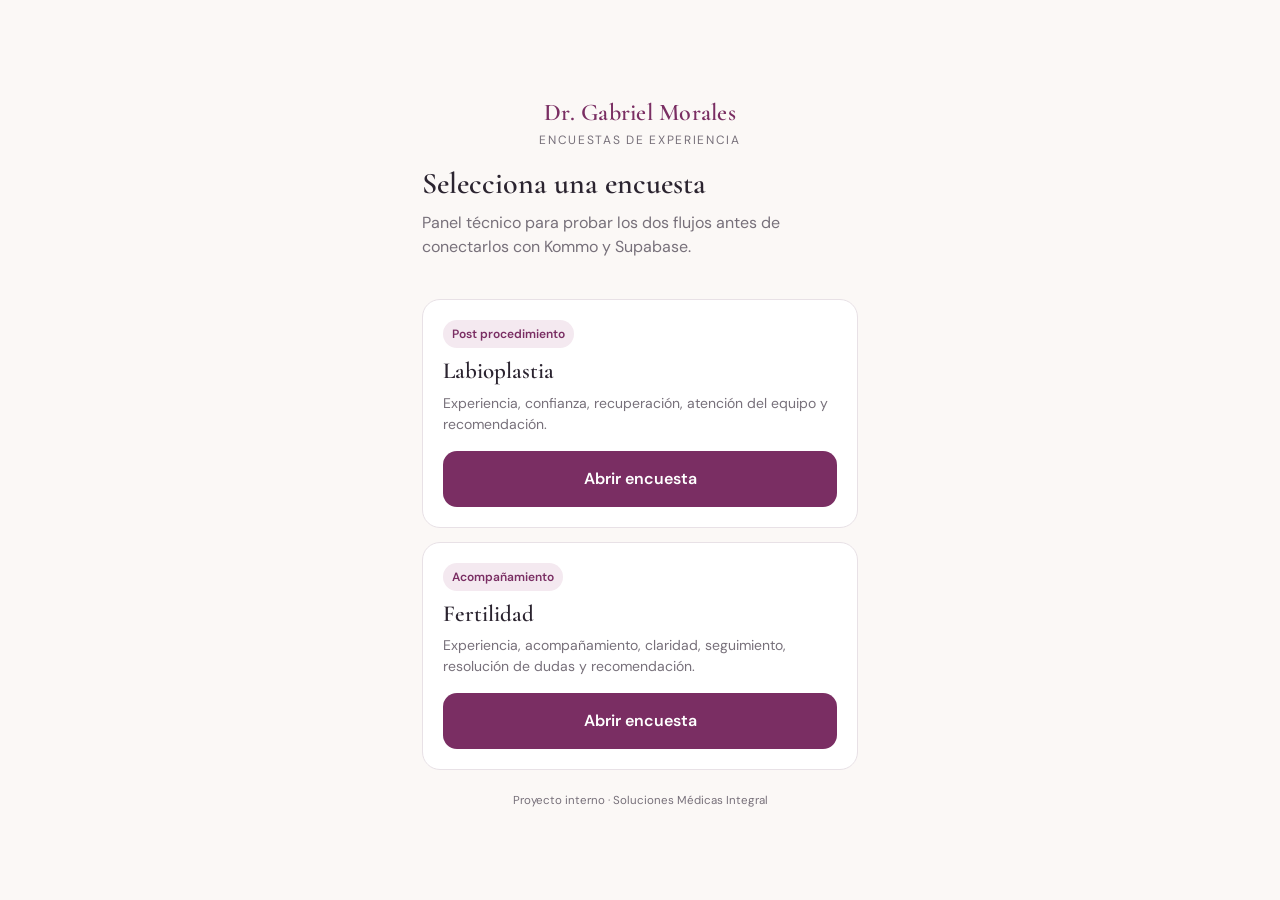
==== index.html @ 9807622f "Agrega inicio del proyecto" ====
<!doctype html>
<html lang="es">
<head>
<meta charset="utf-8">
<meta name="viewport" content="width=device-width, initial-scale=1, viewport-fit=cover">
<title>Encuestas · Dr. Gabriel Morales</title>
<link rel="preconnect" href="https://fonts.googleapis.com">
<link href="https://fonts.googleapis.com/css2?family=Cormorant+Garamond:wght@500;600&family=DM+Sans:wght@400;500;600&display=swap" rel="stylesheet">
<link rel="stylesheet" href="styles.css">
</head>
<body>
<main class="app home">
  <header>
    <div class="marca">Dr. Gabriel Morales</div>
    <div class="espec">Encuestas de experiencia</div>
  </header>
  <h1>Selecciona una encuesta</h1>
  <p class="intro">Panel técnico para probar los dos flujos antes de conectarlos con Kommo y Supabase.</p>

  <section class="home-card">
    <span class="badge">Post procedimiento</span>
    <h2>Labioplastia</h2>
    <p>Experiencia, confianza, recuperación, atención del equipo y recomendación.</p>
    <a class="btn" href="labioplastia.html?n=Prueba&lead=123">Abrir encuesta</a>
  </section>

  <section class="home-card">
    <span class="badge">Acompañamiento</span>
    <h2>Fertilidad</h2>
    <p>Experiencia, acompañamiento, claridad, seguimiento, resolución de dudas y recomendación.</p>
    <a class="btn" href="fertilidad.html?n=Prueba&lead=456">Abrir encuesta</a>
  </section>

  <footer>Proyecto interno · Soluciones Médicas Integral</footer>
</main>
</body>
</html>
---- styles.css ----
:root{
  --marca:#7a2e63;
  --marca-suave:#f4e9f0;
  --fondo:#fbf8f6;
  --tinta:#2b2430;
  --sub:#77707a;
  --linea:#e8e1e6;
  --ok:#eef7f1;
  --ok-tinta:#356345;
}
*{box-sizing:border-box;margin:0}
html,body{min-height:100%}
body{
  background:var(--fondo);
  color:var(--tinta);
  font:16px/1.5 "DM Sans",system-ui,-apple-system,"Segoe UI",sans-serif;
  -webkit-font-smoothing:antialiased;
  padding:env(safe-area-inset-top,0) 0 env(safe-area-inset-bottom,0)
}
a{color:inherit}
.app{
  max-width:480px;
  margin:0 auto;
  min-height:100vh;
  display:flex;
  flex-direction:column;
  padding:24px 22px 28px
}
header{text-align:center;padding:8px 0 18px}
.logo{max-height:56px;max-width:200px;margin:0 auto 8px;display:block}
.marca{
  font-family:"Cormorant Garamond",Georgia,serif;
  font-size:24px;
  font-weight:600;
  letter-spacing:.01em;
  color:var(--marca)
}
.espec{font-size:12px;letter-spacing:.14em;text-transform:uppercase;color:var(--sub)}
.barra{height:4px;background:var(--linea);border-radius:4px;overflow:hidden;margin:6px 0 26px}
.barra i{display:block;height:100%;width:0;background:var(--marca);transition:width .35s ease}
.paso{display:none;flex:1;animation:entra .35s ease}
.paso.activo{display:flex;flex-direction:column}
@keyframes entra{from{opacity:0;transform:translateY(8px)}to{opacity:1;transform:none}}
.num{font-size:13px;color:var(--sub);margin-bottom:6px}
h1,h2{font-family:"Cormorant Garamond",Georgia,serif;font-weight:600;line-height:1.15}
h1{font-size:30px;margin-bottom:10px}
h2{font-size:26px;margin-bottom:22px}
p.intro{color:var(--sub);margin-bottom:26px}
.estrellas{display:flex;gap:10px;justify-content:center;margin:10px 0 8px}
.estrellas button{background:none;border:0;padding:4px;cursor:pointer;font-size:42px;line-height:1;color:#d9d2d7;transition:transform .15s,color .15s}
.estrellas button.on{color:var(--marca)}
.estrellas button:active{transform:scale(.9)}
.etq{text-align:center;color:var(--sub);font-size:14px;min-height:21px}
.opciones{display:flex;flex-direction:column;gap:10px}
.opcion{
  width:100%;text-align:left;font:inherit;padding:15px 18px;border:1.5px solid var(--linea);
  border-radius:14px;background:#fff;color:var(--tinta);cursor:pointer;
  transition:border-color .15s,background .15s
}
.opcion.on{border-color:var(--marca);background:var(--marca-suave)}
.nps{display:grid;grid-template-columns:repeat(6,1fr);gap:8px}
.nps button{
  font:inherit;font-weight:600;aspect-ratio:1;border:1.5px solid var(--linea);
  border-radius:12px;background:#fff;color:var(--tinta);cursor:pointer
}
.nps button.on{background:var(--marca);border-color:var(--marca);color:#fff}
.nps-ley{display:flex;justify-content:space-between;font-size:12px;color:var(--sub);margin-top:8px}
textarea{
  width:100%;min-height:140px;font:inherit;padding:14px 16px;border:1.5px solid var(--linea);
  border-radius:14px;background:#fff;resize:vertical;color:var(--tinta)
}
textarea:focus{outline:none;border-color:var(--marca)}
.acciones{margin-top:auto;padding-top:28px;display:flex;gap:10px}
.btn{
  flex:1;font:inherit;font-weight:600;padding:16px;border-radius:14px;border:0;
  cursor:pointer;background:var(--marca);color:#fff;transition:opacity .15s;text-decoration:none;
  text-align:center
}
.btn:disabled{opacity:.35;cursor:default}
.btn.sec{flex:0 0 auto;background:transparent;color:var(--sub);padding:16px 10px}
.nota{font-size:12.5px;color:var(--sub);text-align:center;margin-top:14px}
.fin{text-align:center;justify-content:center}
.fin .corazon{font-size:44px;margin-bottom:8px}
.google{display:flex;align-items:center;justify-content:center;gap:10px;text-decoration:none;margin-top:26px}
.google svg{width:20px;height:20px;background:#fff;border-radius:50%;padding:2px}
.aviso{background:var(--marca-suave);border-radius:14px;padding:14px 16px;font-size:14.5px;margin-top:20px;text-align:left}
.estado{background:var(--ok);color:var(--ok-tinta);border-radius:14px;padding:12px 14px;font-size:13px;margin-top:18px}
footer{text-align:center;font-size:11.5px;color:var(--sub);padding-top:22px}
.home{justify-content:center}
.home-card{background:#fff;border:1px solid var(--linea);border-radius:18px;padding:20px;margin-top:14px}
.home-card h2{font-size:23px;margin-bottom:8px}
.home-card p{color:var(--sub);font-size:14px;margin-bottom:16px}
.home-card .btn{display:block}
.badge{display:inline-block;background:var(--marca-suave);color:var(--marca);padding:5px 9px;border-radius:999px;font-size:12px;font-weight:600;margin-bottom:10px}
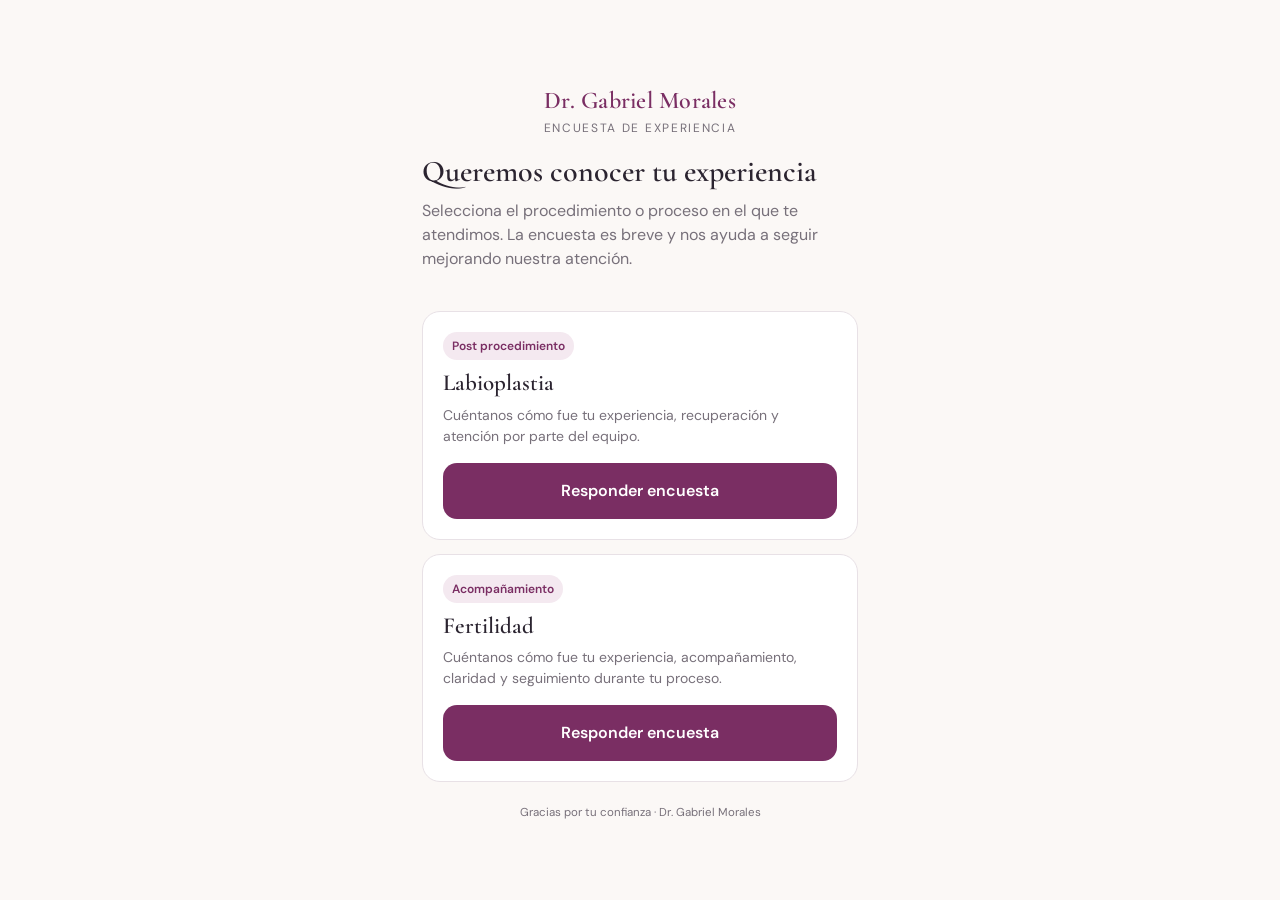
==== commit 2246a152: "Convierte portada en selector para pacientes" ====
--- a/index.html
+++ b/index.html
@@ -3,7 +3,7 @@
 <head>
 <meta charset="utf-8">
 <meta name="viewport" content="width=device-width, initial-scale=1, viewport-fit=cover">
-<title>Encuestas · Dr. Gabriel Morales</title>
+<title>Tu experiencia · Dr. Gabriel Morales</title>
 <link rel="preconnect" href="https://fonts.googleapis.com">
 <link href="https://fonts.googleapis.com/css2?family=Cormorant+Garamond:wght@500;600&family=DM+Sans:wght@400;500;600&display=swap" rel="stylesheet">
 <link rel="stylesheet" href="styles.css">
@@ -12,26 +12,40 @@
 <main class="app home">
   <header>
     <div class="marca">Dr. Gabriel Morales</div>
-    <div class="espec">Encuestas de experiencia</div>
+    <div class="espec">Encuesta de experiencia</div>
   </header>
-  <h1>Selecciona una encuesta</h1>
-  <p class="intro">Panel técnico para probar los dos flujos antes de conectarlos con Kommo y Supabase.</p>
+
+  <h1 id="titulo">Queremos conocer tu experiencia</h1>
+  <p class="intro">Selecciona el procedimiento o proceso en el que te atendimos. La encuesta es breve y nos ayuda a seguir mejorando nuestra atención.</p>
 
   <section class="home-card">
     <span class="badge">Post procedimiento</span>
     <h2>Labioplastia</h2>
-    <p>Experiencia, confianza, recuperación, atención del equipo y recomendación.</p>
-    <a class="btn" href="labioplastia.html?n=Prueba&lead=123">Abrir encuesta</a>
+    <p>Cuéntanos cómo fue tu experiencia, recuperación y atención por parte del equipo.</p>
+    <a class="btn" id="labio" href="labioplastia.html">Responder encuesta</a>
   </section>
 
   <section class="home-card">
     <span class="badge">Acompañamiento</span>
     <h2>Fertilidad</h2>
-    <p>Experiencia, acompañamiento, claridad, seguimiento, resolución de dudas y recomendación.</p>
-    <a class="btn" href="fertilidad.html?n=Prueba&lead=456">Abrir encuesta</a>
+    <p>Cuéntanos cómo fue tu experiencia, acompañamiento, claridad y seguimiento durante tu proceso.</p>
+    <a class="btn" id="fert" href="fertilidad.html">Responder encuesta</a>
   </section>
 
-  <footer>Proyecto interno · Soluciones Médicas Integral</footer>
+  <footer>Gracias por tu confianza · Dr. Gabriel Morales</footer>
 </main>
+
+<script>
+const p=new URLSearchParams(location.search);
+const n=p.get('n')||'';
+const lead=p.get('lead')||'';
+if(n) document.getElementById('titulo').textContent='Hola '+n+', queremos conocer tu experiencia';
+const qs=new URLSearchParams();
+if(n) qs.set('n',n);
+if(lead) qs.set('lead',lead);
+const suffix=qs.toString()?'?'+qs.toString():'';
+document.getElementById('labio').href='labioplastia.html'+suffix;
+document.getElementById('fert').href='fertilidad.html'+suffix;
+</script>
 </body>
-</html>
+</html>
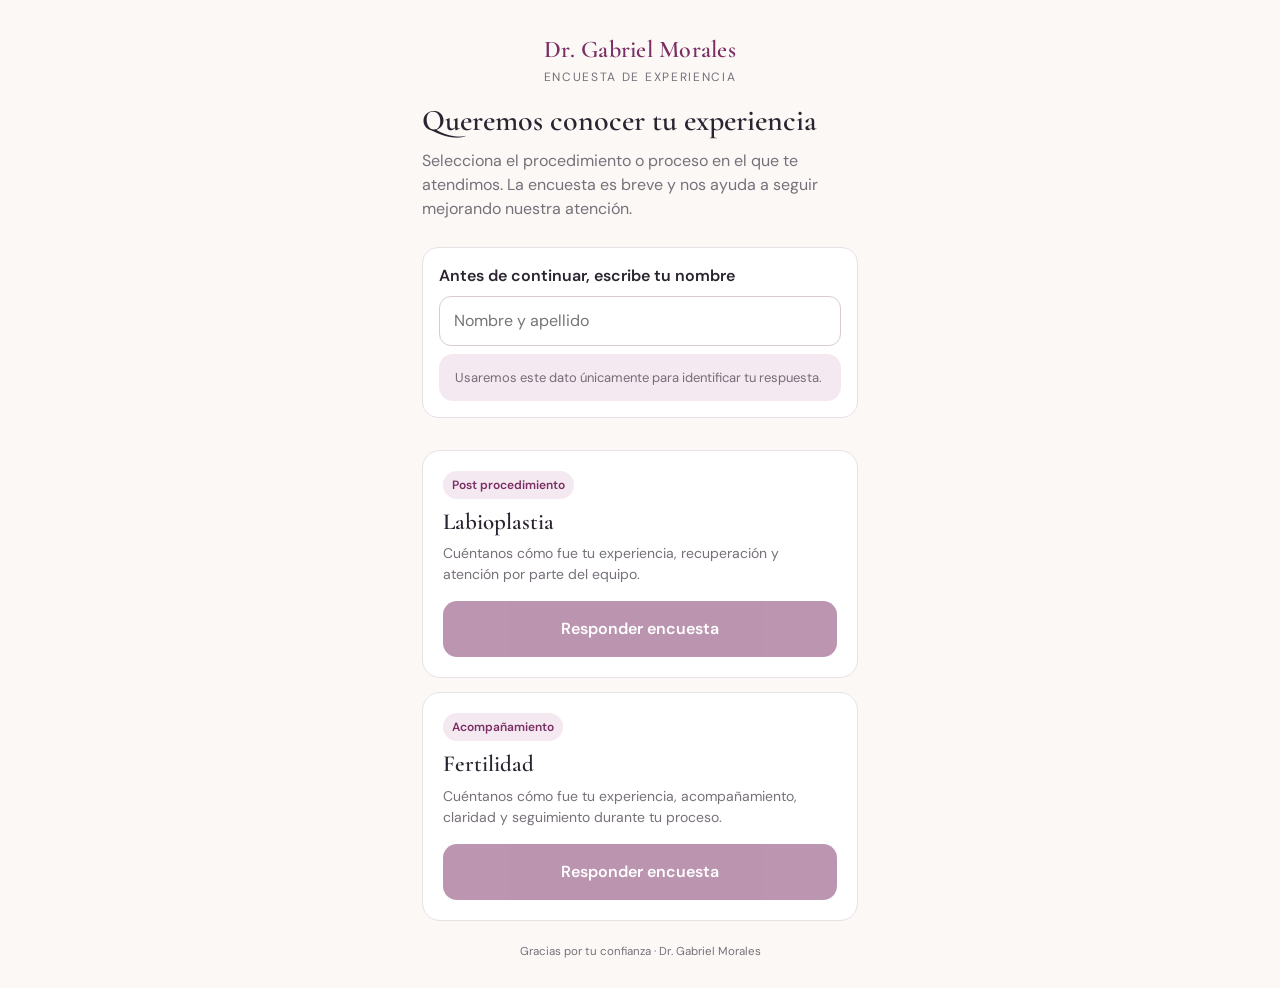
==== commit 41b87b2f: "Solicita nombre en portada para identificar respuestas manuales" ====
--- a/index.html
+++ b/index.html
@@ -7,6 +7,13 @@
 <link rel="preconnect" href="https://fonts.googleapis.com">
 <link href="https://fonts.googleapis.com/css2?family=Cormorant+Garamond:wght@500;600&family=DM+Sans:wght@400;500;600&display=swap" rel="stylesheet">
 <link rel="stylesheet" href="styles.css">
+<style>
+.identifica{margin:0 0 18px;padding:16px;border:1px solid #eadfe6;border-radius:16px;background:#fff}
+.identifica label{display:block;font-weight:600;margin-bottom:8px}
+.identifica input{width:100%;box-sizing:border-box;padding:12px 14px;border:1px solid #d9cbd4;border-radius:12px;font:inherit}
+.aviso{font-size:13px;color:#766b77;margin:8px 0 0}
+.btn.disabled{opacity:.5;pointer-events:none}
+</style>
 </head>
 <body>
 <main class="app home">
@@ -18,18 +25,24 @@
   <h1 id="titulo">Queremos conocer tu experiencia</h1>
   <p class="intro">Selecciona el procedimiento o proceso en el que te atendimos. La encuesta es breve y nos ayuda a seguir mejorando nuestra atención.</p>
 
+  <section id="identifica" class="identifica">
+    <label for="nombre">Antes de continuar, escribe tu nombre</label>
+    <input id="nombre" type="text" placeholder="Nombre y apellido" autocomplete="name">
+    <p class="aviso">Usaremos este dato únicamente para identificar tu respuesta.</p>
+  </section>
+
   <section class="home-card">
     <span class="badge">Post procedimiento</span>
     <h2>Labioplastia</h2>
     <p>Cuéntanos cómo fue tu experiencia, recuperación y atención por parte del equipo.</p>
-    <a class="btn" id="labio" href="labioplastia.html">Responder encuesta</a>
+    <a class="btn disabled" id="labio" href="#">Responder encuesta</a>
   </section>
 
   <section class="home-card">
     <span class="badge">Acompañamiento</span>
     <h2>Fertilidad</h2>
     <p>Cuéntanos cómo fue tu experiencia, acompañamiento, claridad y seguimiento durante tu proceso.</p>
-    <a class="btn" id="fert" href="fertilidad.html">Responder encuesta</a>
+    <a class="btn disabled" id="fert" href="#">Responder encuesta</a>
   </section>
 
   <footer>Gracias por tu confianza · Dr. Gabriel Morales</footer>
@@ -39,13 +52,23 @@
 const p=new URLSearchParams(location.search);
 const n=p.get('n')||'';
 const lead=p.get('lead')||'';
-if(n) document.getElementById('titulo').textContent='Hola '+n+', queremos conocer tu experiencia';
-const qs=new URLSearchParams();
-if(n) qs.set('n',n);
-if(lead) qs.set('lead',lead);
-const suffix=qs.toString()?'?'+qs.toString():'';
-document.getElementById('labio').href='labioplastia.html'+suffix;
-document.getElementById('fert').href='fertilidad.html'+suffix;
+const nombre=document.getElementById('nombre');
+if(n){nombre.value=n;document.getElementById('titulo').textContent='Hola '+n+', queremos conocer tu experiencia';}
+function actualizar(){
+  const nom=nombre.value.trim();
+  const qs=new URLSearchParams();
+  if(nom) qs.set('n',nom);
+  if(lead) qs.set('lead',lead);
+  const suffix=qs.toString()?'?'+qs.toString():'';
+  const activo=nom.length>=2;
+  for(const [id,file] of [['labio','labioplastia.html'],['fert','fertilidad.html']]){
+    const a=document.getElementById(id);
+    a.href=activo?file+suffix:'#';
+    a.classList.toggle('disabled',!activo);
+  }
+}
+nombre.addEventListener('input',actualizar);
+actualizar();
 </script>
 </body>
 </html>
